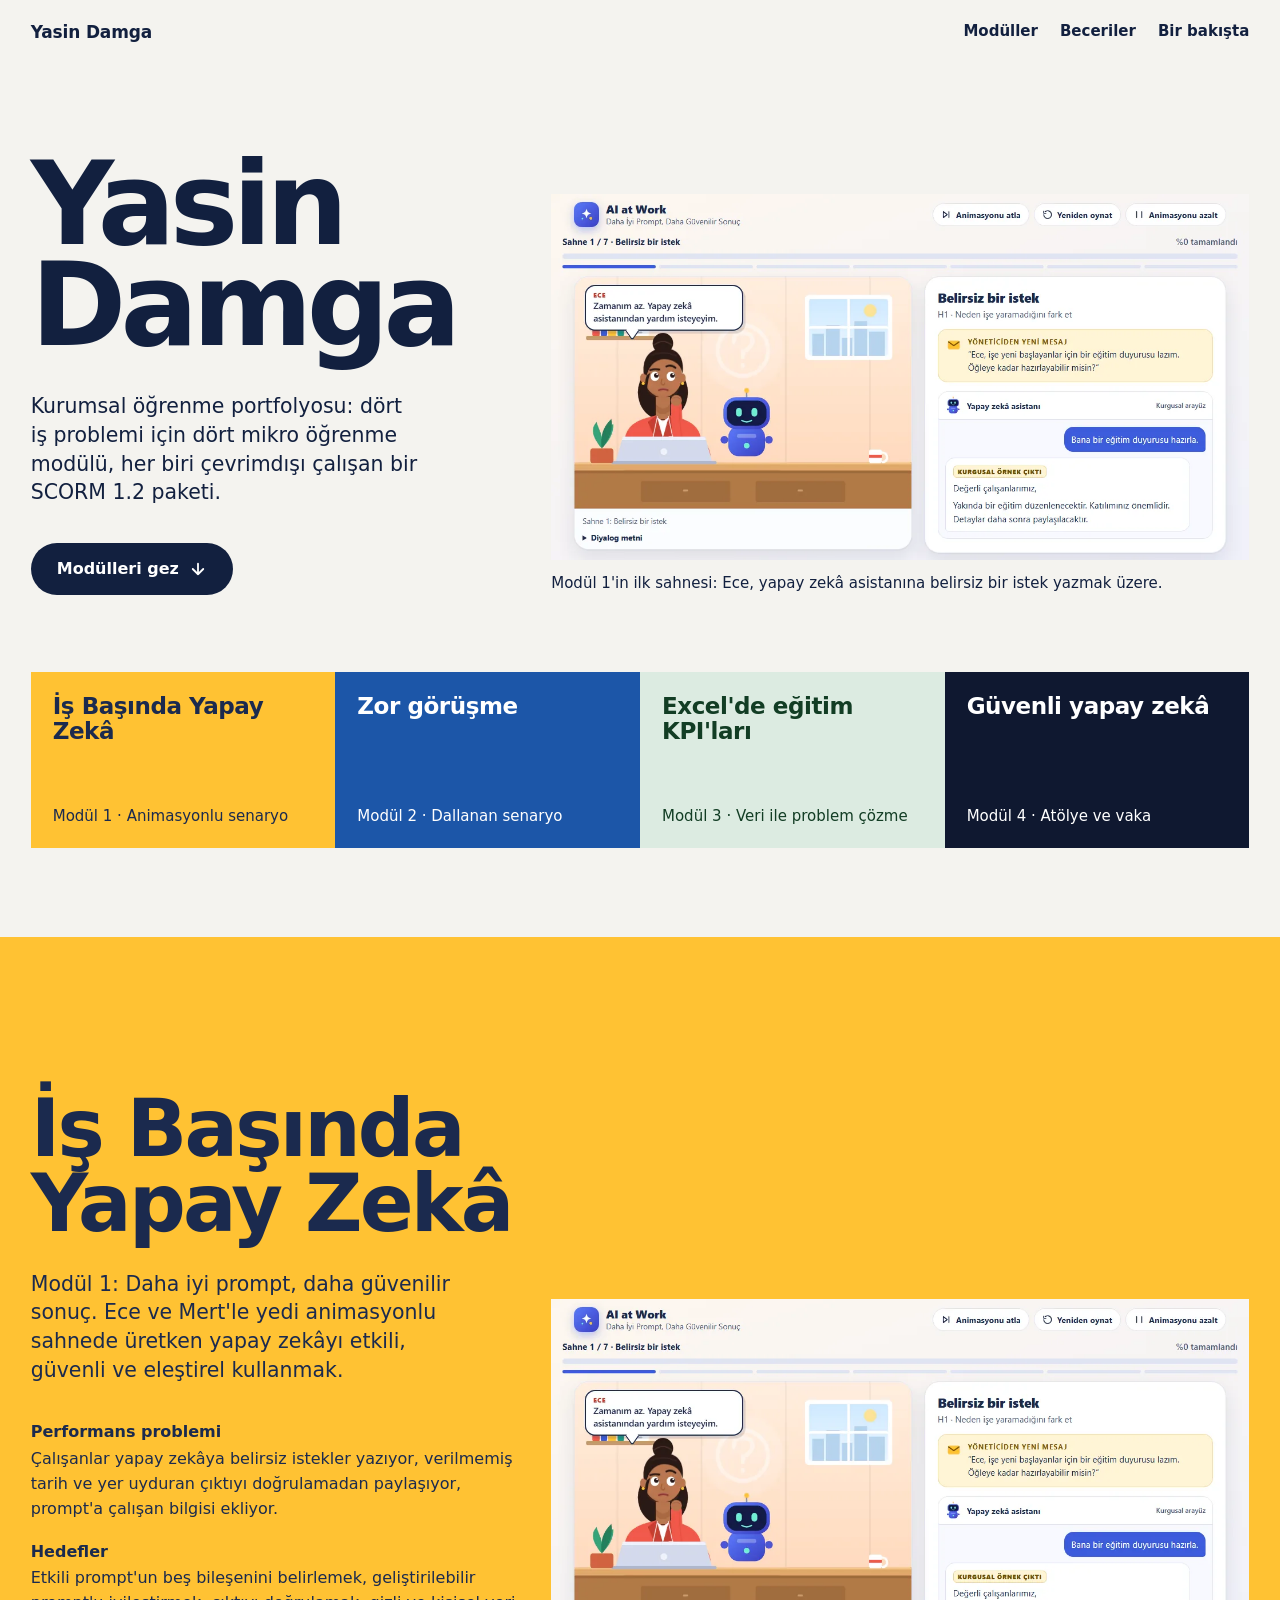
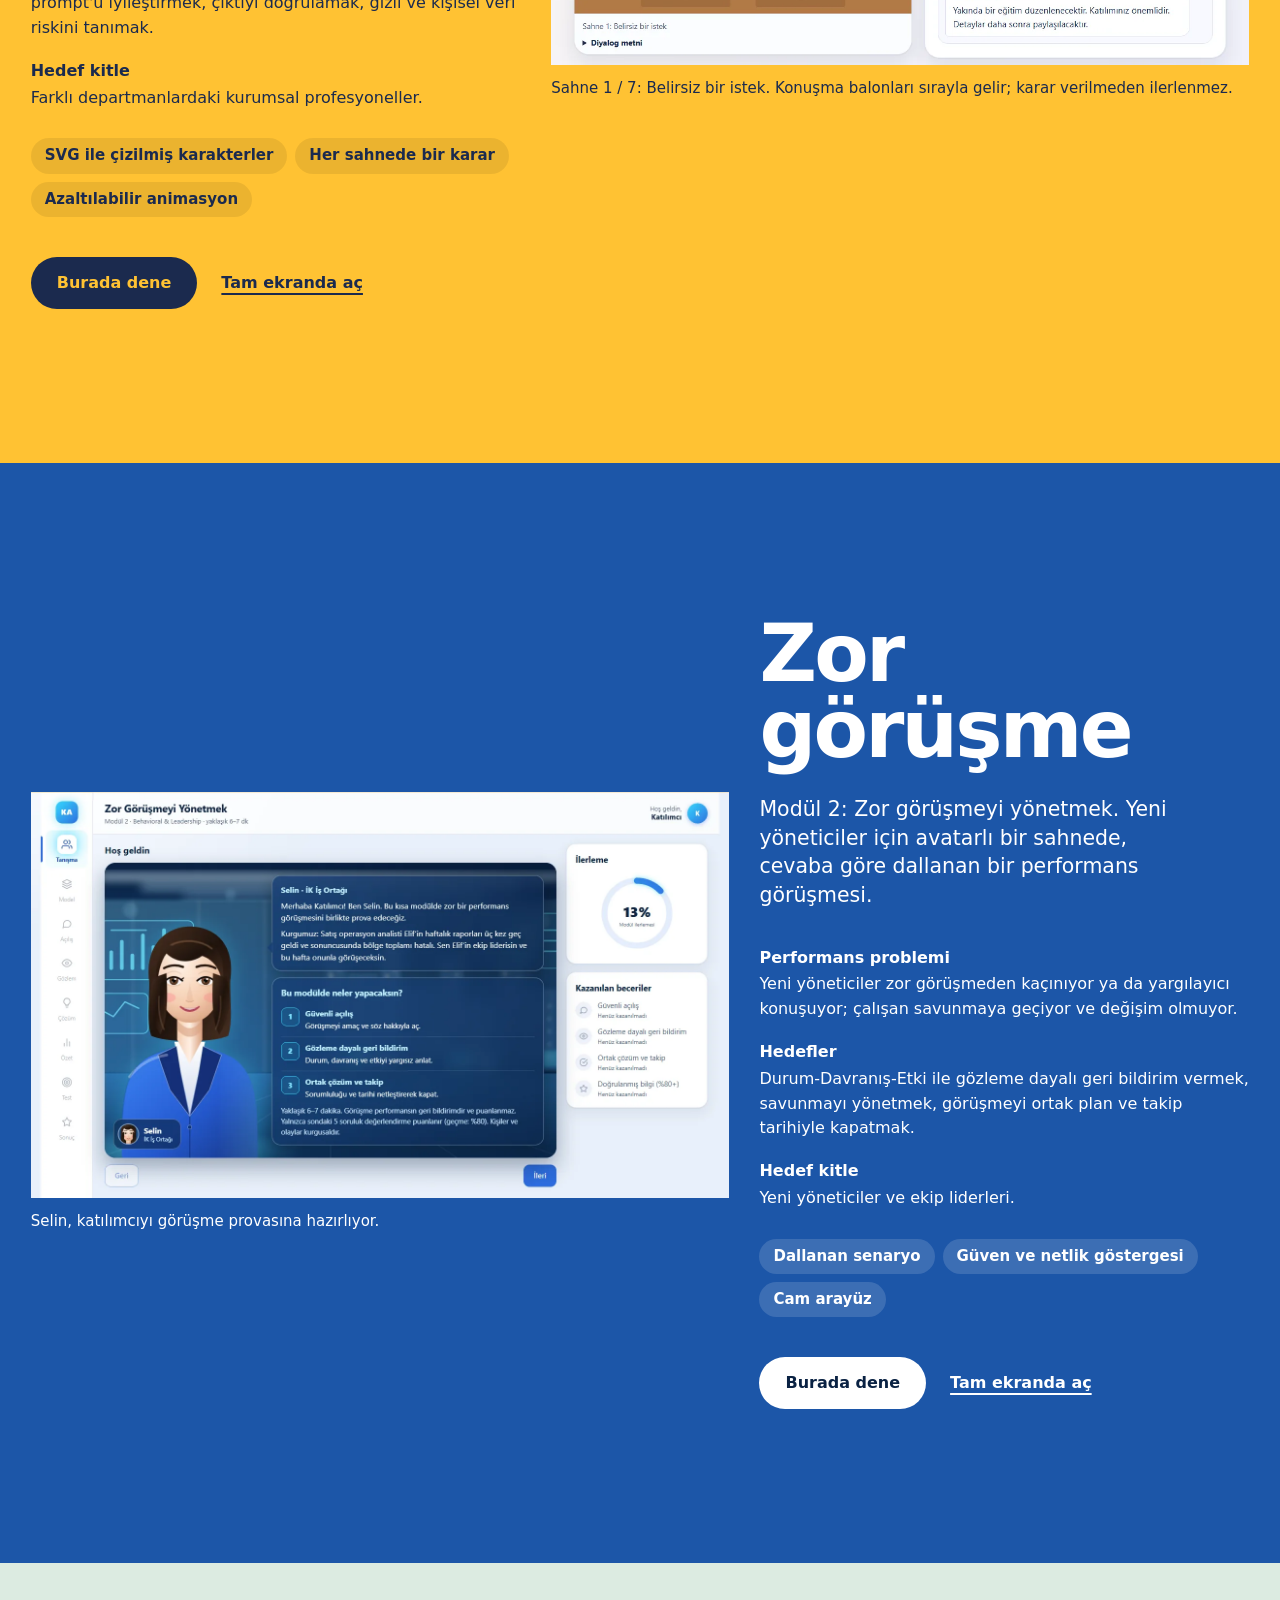
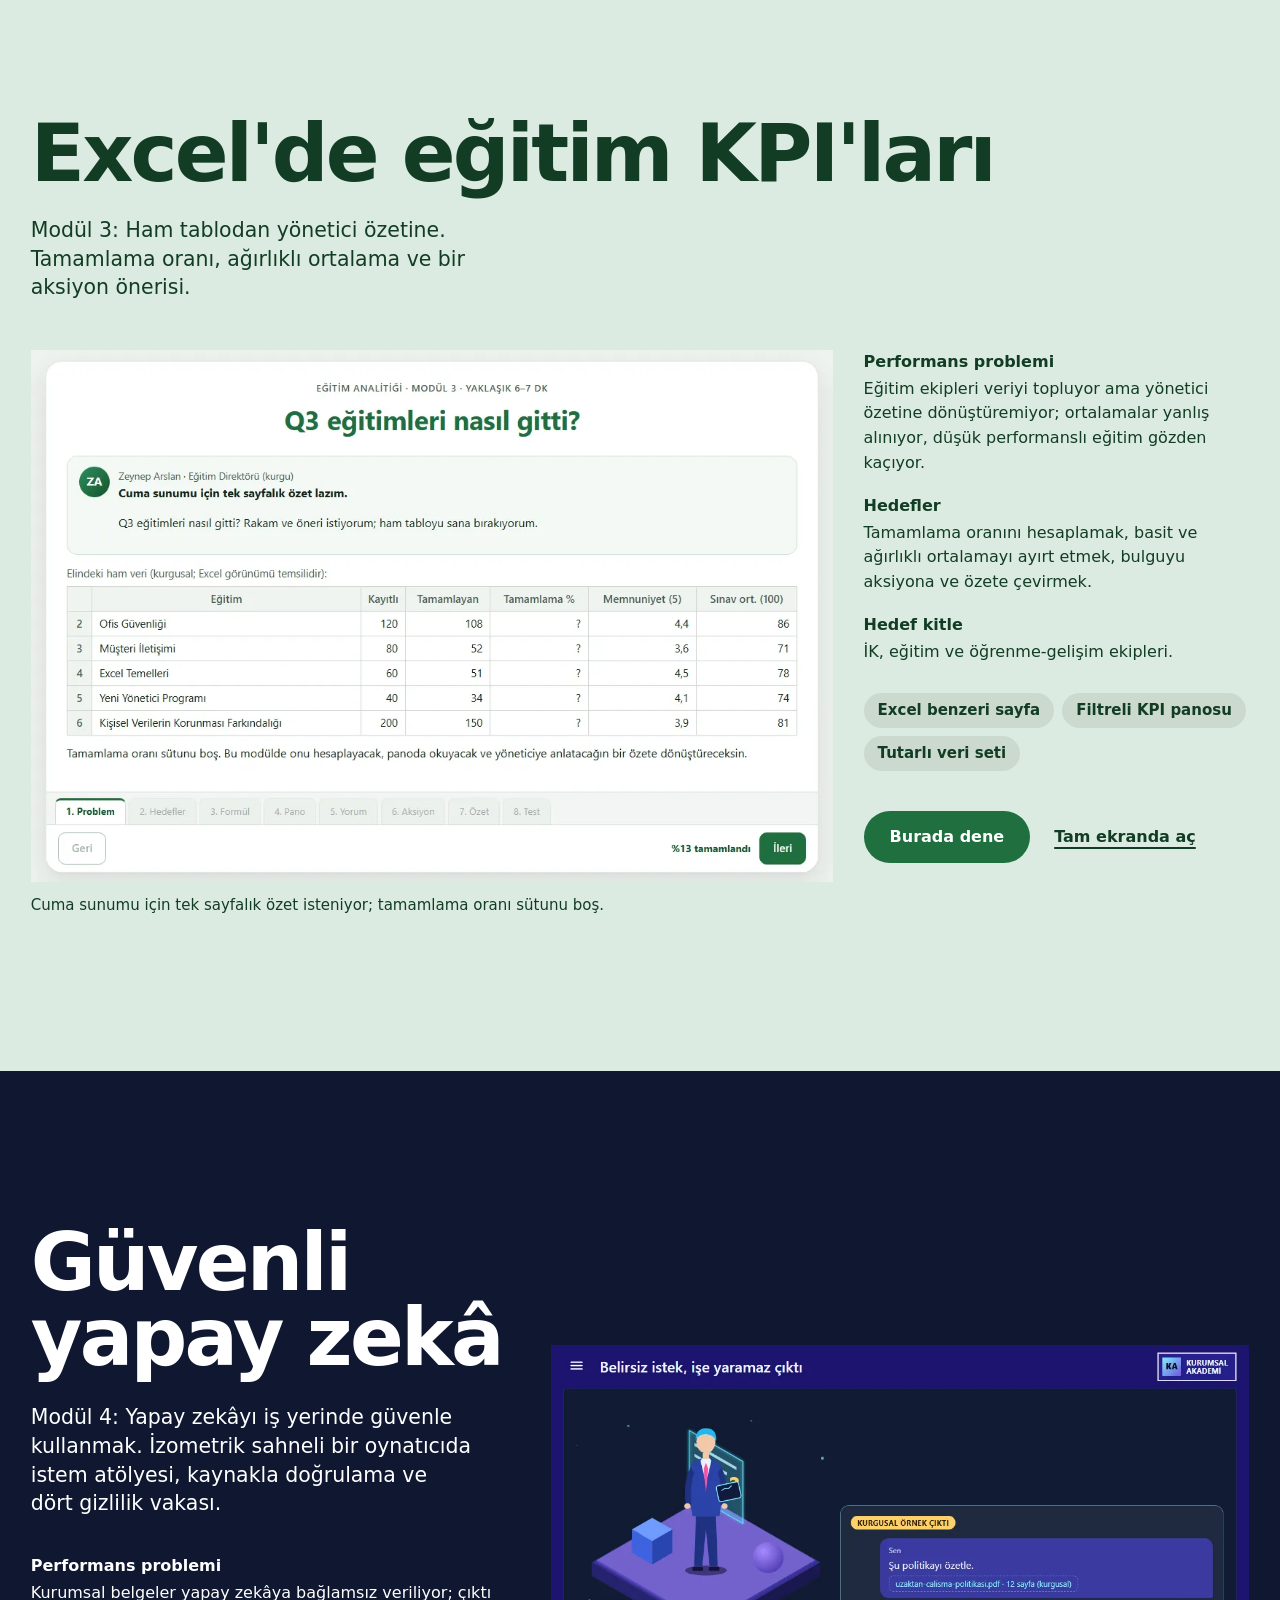
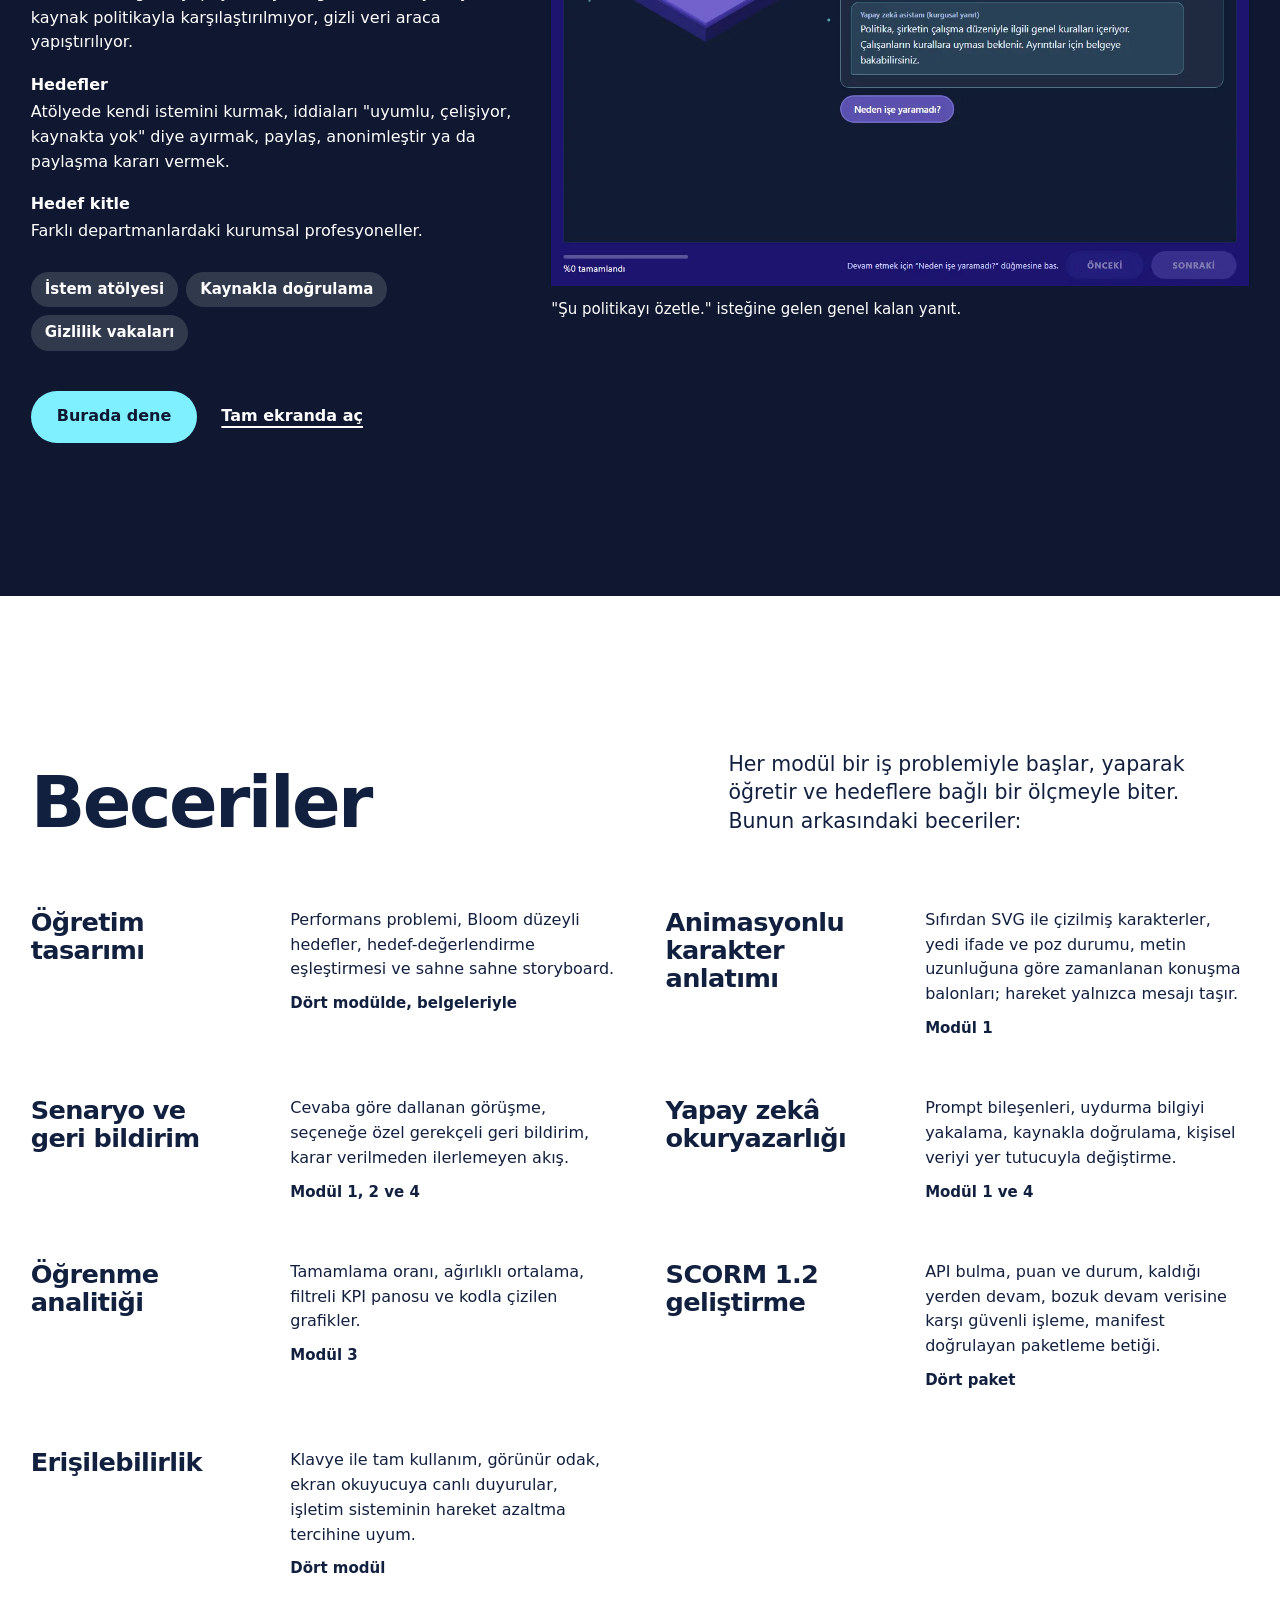
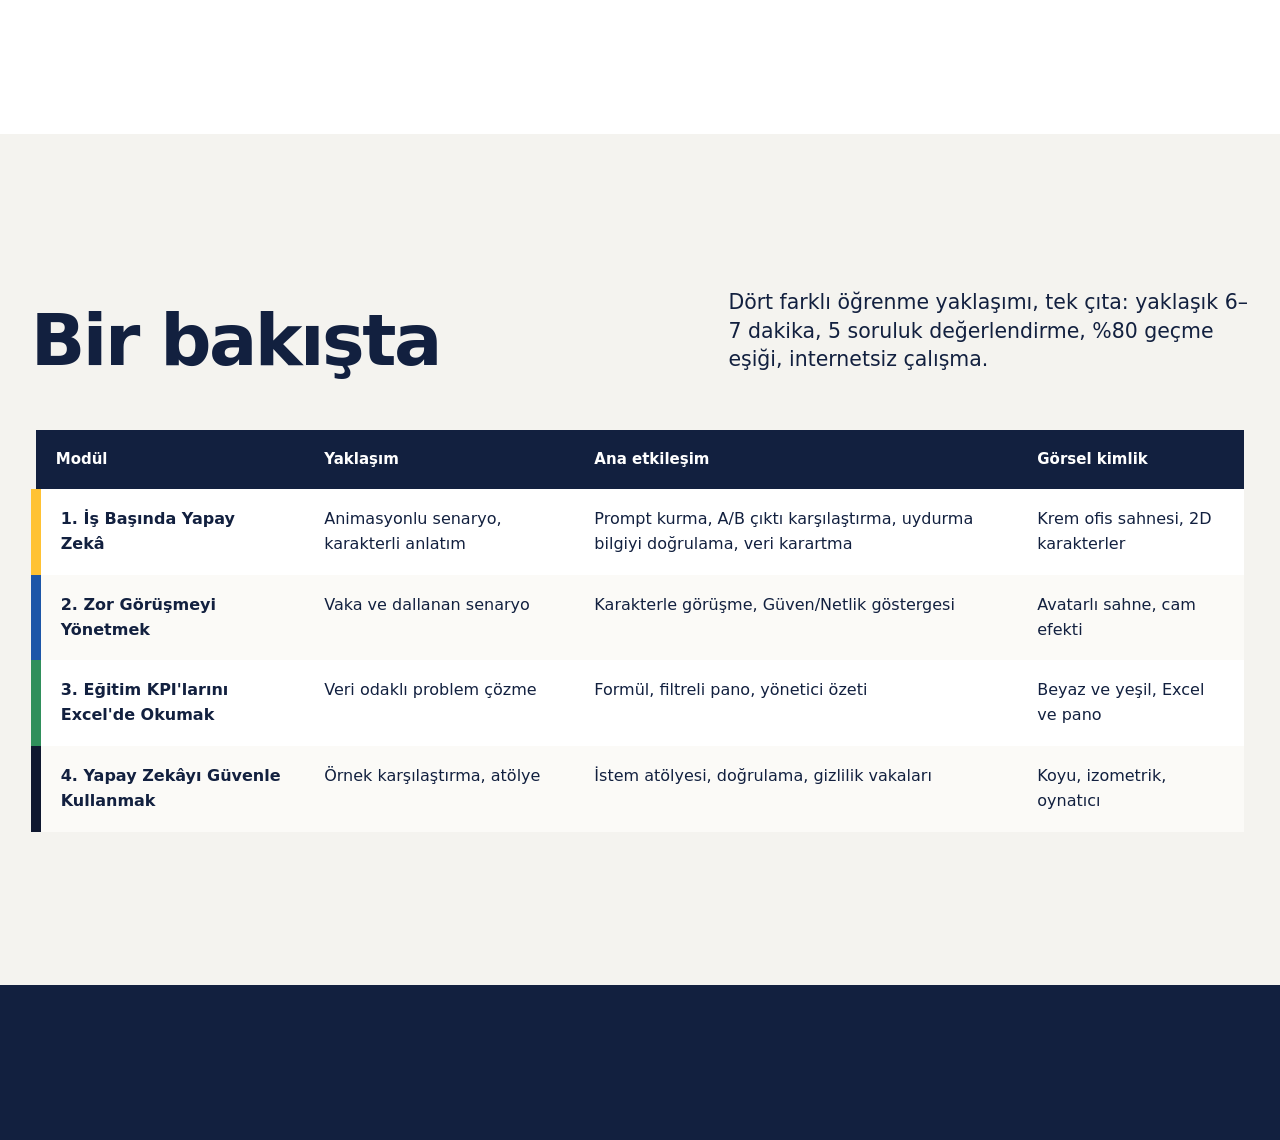
==== kurumsal-akademi/index.html @ 7accbb5b "Portfolyo Co-Authored-By: Claude Opus 5.5 <noreply@anthropic.com>" ====
<!DOCTYPE html>
<html lang="tr">
<head>
  <meta charset="UTF-8">
  <meta name="viewport" content="width=device-width, initial-scale=1">
  <title>Yasin Damga: Kurumsal Öğrenme Portfolyosu</title>
  <meta name="description" content="Kurumsal öğrenme portfolyosu: dört iş problemi için dört mikro öğrenme modülü, her biri çevrimdışı çalışan bir SCORM 1.2 paketi.">
  <style>
    /* Her modül kendi renk alanıyla bir bölümdür; renkler modüllerin kendi arayüzlerinden alındı. */
    :root {
      --kagit: #f4f3ef;
      --murekkep: #12203f;
      --vurgu: #2456d6;

      --m1-zemin: #ffc233; --m1-yazi: #1b2a4e; --m1-dugme: #1b2a4e; --m1-dugme-yazi: #ffc233;
      --m2-zemin: #1c56a8; --m2-yazi: #ffffff; --m2-dugme: #ffffff; --m2-dugme-yazi: #0a2243;
      --m3-zemin: #dcebe1; --m3-yazi: #123d24; --m3-dugme: #1f6f3f; --m3-dugme-yazi: #ffffff;
      --m4-zemin: #0f1830; --m4-yazi: #ffffff; --m4-dugme: #7ff0ff; --m4-dugme-yazi: #0f1830;
      --beyaz: #ffffff;

      --kenar: clamp(16px, 2.4vw, 32px);
      --bolum: clamp(96px, 12vw, 200px);
      --dev: clamp(2.75rem, 6.2vw, 6rem);
      --buyuk: clamp(1.25rem, 1.6vw, 1.5rem);
      --metin: clamp(1rem, 1.15vw, 1.125rem);
      --kucuk: .9375rem;
      --hiz: cubic-bezier(.2, .7, .2, 1);
    }
    * { box-sizing: border-box; }
    html { -webkit-text-size-adjust: 100%; scroll-behavior: smooth; }
    @media (prefers-reduced-motion: reduce) { html { scroll-behavior: auto; } }
    body {
      margin: 0; background: var(--kagit); color: var(--murekkep);
      font-family: "Segoe UI Variable Text", "Segoe UI", system-ui, -apple-system, Roboto, "Helvetica Neue", Arial, sans-serif;
      font-size: var(--metin); line-height: 1.55;
    }
    h1, h2, h3 { font-family: "Segoe UI Variable Display", "Segoe UI", system-ui, -apple-system, Roboto, "Helvetica Neue", Arial, sans-serif; font-weight: 800; letter-spacing: -.035em; line-height: .95; margin: 0; text-wrap: balance; }
    p { margin: 0; }
    a { color: inherit; }
    img { display: block; max-width: 100%; height: auto; }
    :focus-visible { outline: 3px solid currentColor; outline-offset: 3px; }
    .sar { width: 100%; max-width: 1440px; margin: 0 auto; padding: 0 var(--kenar); }
    .izgara { display: grid; grid-template-columns: repeat(12, minmax(0, 1fr)); column-gap: clamp(16px, 2.4vw, 40px); }
    .atla { position: absolute; left: -999px; top: 8px; z-index: 20; background: var(--murekkep); color: #fff; padding: 10px 14px; }
    .atla:focus { left: 8px; }

    /* Üst çubuk: düz, bulunduğu bölümün rengini alır */
    .ust { position: sticky; top: 0; z-index: 10; background: var(--ust-zemin, var(--kagit)); color: var(--ust-yazi, var(--murekkep)); transition: background-color .45s var(--hiz), color .45s var(--hiz); }
    .ust .sar { display: flex; align-items: center; gap: 24px; min-height: 64px; }
    .marka { font-weight: 800; font-size: 1.0625rem; text-decoration: none; letter-spacing: -.01em; margin-right: auto; }
    .ust nav { display: flex; gap: 22px; }
    .ust nav a { text-decoration: none; font-size: var(--kucuk); font-weight: 600; }
    .ust nav a:hover { text-decoration: underline; text-underline-offset: 4px; }

    /* Düğmeler: düz, tam yuvarlak */
    .dugme { display: inline-flex; align-items: center; gap: 10px; min-height: 52px; padding: 0 26px; border-radius: 999px; border: 0; font: inherit; font-weight: 700; font-size: 1rem; text-decoration: none; cursor: pointer; background: var(--d-zemin, var(--murekkep)); color: var(--d-yazi, #fff); transition: transform .18s var(--hiz), opacity .18s; }
    .dugme:hover { transform: translateY(-2px); }
    .dugme:active { transform: translateY(1px) scale(.98); }
    .dugme.ikincil { background: transparent; color: inherit; padding: 0 6px; text-decoration: underline; text-underline-offset: 5px; text-decoration-thickness: 2px; }
    .dugme.ikincil:hover { text-decoration-thickness: 3px; }
    .dugme svg { width: 18px; height: 18px; transition: transform .18s var(--hiz); }
    .dugme:hover svg { transform: translateX(3px); }
    .eylemler { display: flex; flex-wrap: wrap; align-items: center; gap: 12px 18px; }

    /* Açılış */
    .acilis { padding: clamp(48px, 7vw, 112px) 0 clamp(56px, 7vw, 112px); }
    .acilis .izgara { align-items: end; row-gap: 48px; }
    .acilis-metin { grid-column: 1 / span 5; }
    .acilis h1 { font-size: clamp(3.25rem, 9vw, 9.25rem); line-height: .88; letter-spacing: -.05em; }
    .acilis .alt { font-size: var(--buyuk); line-height: 1.4; max-width: 30ch; margin-top: 36px; }
    .acilis .eylemler { margin-top: 36px; }
    .acilis figure { grid-column: 6 / span 7; margin: 0; }
    .acilis figure img { width: 100%; aspect-ratio: 1220 / 640; object-fit: cover; }
    figcaption { font-size: var(--kucuk); margin-top: 12px; }

    /* Dört renk alanından oluşan içindekiler */
    .icindekiler { list-style: none; margin: clamp(56px, 6vw, 96px) 0 0; padding: 0; display: grid; grid-template-columns: repeat(4, minmax(0, 1fr)); }
    .icindekiler a { display: flex; flex-direction: column; justify-content: space-between; gap: 28px; min-height: 176px; padding: 22px 22px 20px; text-decoration: none; transition: transform .2s var(--hiz); }
    .icindekiler a:hover { transform: translateY(-6px); }
    .icindekiler strong { font-size: clamp(1.25rem, 1.8vw, 1.75rem); line-height: 1.1; letter-spacing: -.02em; }
    .icindekiler span { font-size: var(--kucuk); }
    .r1 { background: var(--m1-zemin); color: var(--m1-yazi); --d-zemin: var(--m1-dugme); --d-yazi: var(--m1-dugme-yazi); }
    .r2 { background: var(--m2-zemin); color: var(--m2-yazi); --d-zemin: var(--m2-dugme); --d-yazi: var(--m2-dugme-yazi); }
    .r3 { background: var(--m3-zemin); color: var(--m3-yazi); --d-zemin: var(--m3-dugme); --d-yazi: var(--m3-dugme-yazi); }
    .r4 { background: var(--m4-zemin); color: var(--m4-yazi); --d-zemin: var(--m4-dugme); --d-yazi: var(--m4-dugme-yazi); }

    /* Modül bölümleri */
    .modul { min-height: min(90svh, 980px); padding: var(--bolum) 0; display: flex; align-items: center; }
    .modul .izgara { align-items: center; row-gap: 48px; }
    .modul h2 { font-size: var(--dev); }
    .modul .ozet { font-size: var(--buyuk); line-height: 1.4; margin-top: 28px; max-width: 34ch; }
    .modul dl { margin: 36px 0 0; display: grid; gap: 18px; }
    .modul dt { font-weight: 700; }
    .modul dd { margin: 2px 0 0; max-width: 52ch; }
    .modul .yontem { margin: 28px 0 0; padding: 0; list-style: none; display: flex; flex-wrap: wrap; gap: 8px; }
    .modul .yontem li { padding: 6px 14px; border-radius: 999px; background: rgba(0, 0, 0, .08); font-size: var(--kucuk); font-weight: 600; }
    .r2 .yontem li, .r4 .yontem li { background: rgba(255, 255, 255, .14); }
    .modul .eylemler { margin-top: 40px; }
    .metin-sol { grid-column: 1 / span 5; }
    .gorsel-sag { grid-column: 6 / span 7; }
    .gorsel-sol { grid-column: 1 / span 7; grid-row: 1; }
    .metin-sag { grid-column: 8 / span 5; grid-row: 1; }

    /* Ekran: görüntü ya da canlı modül */
    .ekran { margin: 0; }
    .ekran-cerceve { position: relative; overflow: hidden; background: #fff; }
    .ekran-cerceve img { width: 100%; transform: scale(1.06); transform-origin: 50% 0; transition: transform 1.6s var(--hiz); }
    .gorundu .ekran-cerceve img, .no-js .ekran-cerceve img { transform: none; }
    .ekran-cerceve iframe { position: absolute; inset: 0; width: 100%; height: 100%; border: 0; background: #fff; }
    .ekran.canli .ekran-cerceve { height: min(78svh, 760px); }
    .ekran.canli .ekran-cerceve img { visibility: hidden; }

    /* Modül 3: üstte geniş başlık, altta görüntü ve iki sütun */
    .r3 .izgara { align-items: start; }
    .r3 .bas { grid-column: 1 / -1; display: flex; flex-wrap: wrap; align-items: end; justify-content: space-between; gap: 24px 48px; }
    .r3 .bas .ozet { margin-top: 0; }
    .r3 .ekran { grid-column: 1 / span 8; }
    .r3 .yan { grid-column: 9 / span 4; }
    .r3 .yan dl { margin-top: 0; }

    /* Beceriler */
    .beceriler { background: var(--beyaz); padding: var(--bolum) 0; }
    .beceriler h2, .bakis h2 { font-size: clamp(2.5rem, 5.6vw, 5.5rem); }
    .beceriler .giris { display: flex; flex-wrap: wrap; align-items: end; justify-content: space-between; gap: 24px 48px; }
    .beceriler .giris p { font-size: var(--buyuk); line-height: 1.4; max-width: 40ch; }
    .beceri-liste { list-style: none; margin: 72px 0 0; padding: 0; display: grid; grid-template-columns: repeat(2, minmax(0, 1fr)); gap: 56px clamp(24px, 4vw, 72px); }
    .beceri-liste li { display: grid; grid-template-columns: minmax(0, 5fr) minmax(0, 7fr); gap: 8px 28px; }
    .beceri-liste h3 { font-size: clamp(1.375rem, 2vw, 1.875rem); letter-spacing: -.025em; line-height: 1.1; }
    .beceri-liste .nerede { display: block; margin-top: 10px; font-size: var(--kucuk); font-weight: 700; }

    /* Bir bakışta (gerçek tablo) */
    .bakis { padding: var(--bolum) 0; }
    .bakis .ust-satir { display: flex; flex-wrap: wrap; align-items: end; justify-content: space-between; gap: 24px 48px; }
    .bakis .ust-satir p { font-size: var(--buyuk); line-height: 1.4; max-width: 40ch; }
    .tablo-kaydir { overflow-x: auto; margin-top: 56px; }
    table { width: 100%; border-collapse: collapse; min-width: 760px; }
    th, td { text-align: left; vertical-align: top; padding: 18px 20px; }
    thead th { font-size: var(--kucuk); background: var(--murekkep); color: #fff; }
    tbody th { font-weight: 800; }
    tbody tr { background: var(--beyaz); }
    tbody tr:nth-child(even) { background: #fbfaf7; }
    tbody td:first-child, tbody th:first-child { border-left: 10px solid var(--satir, transparent); }

    /* Kapanış */
    footer { background: var(--murekkep); color: #fff; padding: clamp(72px, 9vw, 140px) 0 40px; overflow: hidden; }

    /* Giriş hareketi: yalnızca betik çalışırsa gizlenir */
    .js .belir { opacity: 0; transform: translateY(24px); transition: opacity .7s var(--hiz), transform .7s var(--hiz); transition-delay: calc(var(--sira, 0) * 80ms); }
    .js .gorundu .belir, .js .belir.gorundu { opacity: 1; transform: none; }
    @media (prefers-reduced-motion: reduce) {
      .js .belir { opacity: 1; transform: none; transition: none; }
      .ekran-cerceve img { transform: none; transition: none; }
      .dugme, .icindekiler a, .ust { transition: none; }
      .dugme:hover, .icindekiler a:hover { transform: none; }
    }

    @media (max-width: 1000px) {
      .acilis-metin, .acilis figure, .metin-sol, .gorsel-sag, .gorsel-sol, .metin-sag, .r3 .ekran, .r3 .yan { grid-column: 1 / -1; grid-row: auto; }
      .icindekiler { grid-template-columns: repeat(2, minmax(0, 1fr)); }
      .modul { min-height: 0; }
      .beceri-liste { grid-template-columns: 1fr; }
    }
    @media (max-width: 640px) {
      .ust nav { display: none; }
      .icindekiler a { min-height: 132px; padding: 18px 16px; }
      .beceri-liste li { grid-template-columns: 1fr; }
      .ekran.canli .ekran-cerceve { height: 82svh; }
      .dugme { min-height: 48px; padding: 0 22px; }
    }
  </style>
</head>
<body class="no-js">
  <script>document.body.classList.remove("no-js"); document.documentElement.classList.add("js");</script>
  <a class="atla" href="#modul-1">Modüllere geç</a>

  <header class="ust" id="ust">
    <div class="sar">
      <a class="marka" href="#">Yasin Damga</a>
      <nav aria-label="Sayfa içi">
        <a href="#modul-1">Modüller</a>
        <a href="#beceriler">Beceriler</a>
        <a href="#bakis">Bir bakışta</a>
      </nav>
    </div>
  </header>

  <main>
    <section class="acilis" data-ust="kagit" aria-labelledby="baslik">
      <div class="sar">
        <div class="izgara">
          <div class="acilis-metin">
            <h1 id="baslik" class="belir">Yasin<br>Damga</h1>
            <p class="alt belir" style="--sira:1">Kurumsal öğrenme portfolyosu: dört iş problemi için dört mikro öğrenme modülü, her biri çevrimdışı çalışan bir SCORM 1.2 paketi.</p>
            <div class="eylemler belir" style="--sira:2">
              <a class="dugme" href="#modul-1">Modülleri gez
                <svg viewBox="0 0 24 24" fill="none" stroke="currentColor" stroke-width="2.4" stroke-linecap="round" stroke-linejoin="round" aria-hidden="true"><path d="M12 5v14M5 12l7 7 7-7"/></svg>
              </a>
            </div>
          </div>
          <figure class="belir" style="--sira:2">
            <img src="gorseller/modul-1-ai-at-work.webp" width="1220" height="640" alt="İş Başında Yapay Zekâ modülünün ilk sahnesi: Ece masasında düşünüyor, yanında yapay zekâ asistanı robot; sağda yöneticiden gelen mesaj ve asistanın genel çıktısı.">
            <figcaption>Modül 1'in ilk sahnesi: Ece, yapay zekâ asistanına belirsiz bir istek yazmak üzere.</figcaption>
          </figure>
        </div>

        <ol class="icindekiler" aria-label="Modüller">
          <li class="belir" style="--sira:0"><a class="r1" href="#modul-1"><strong>İş Başında Yapay Zekâ</strong><span>Modül 1 · Animasyonlu senaryo</span></a></li>
          <li class="belir" style="--sira:1"><a class="r2" href="#modul-2"><strong>Zor görüşme</strong><span>Modül 2 · Dallanan senaryo</span></a></li>
          <li class="belir" style="--sira:2"><a class="r3" href="#modul-3"><strong>Excel'de eğitim KPI'ları</strong><span>Modül 3 · Veri ile problem çözme</span></a></li>
          <li class="belir" style="--sira:3"><a class="r4" href="#modul-4"><strong>Güvenli yapay zekâ</strong><span>Modül 4 · Atölye ve vaka</span></a></li>
        </ol>
      </div>
    </section>

    <section class="modul r1" id="modul-1" data-ust="m1" aria-labelledby="m1-baslik">
      <div class="sar">
        <div class="izgara">
          <div class="metin-sol">
            <h2 id="m1-baslik" class="belir">İş Başında Yapay Zekâ</h2>
            <p class="ozet belir" style="--sira:1">Modül 1: Daha iyi prompt, daha güvenilir sonuç. Ece ve Mert'le yedi animasyonlu sahnede üretken yapay zekâyı etkili, güvenli ve eleştirel kullanmak.</p>
            <dl class="belir" style="--sira:2">
              <div><dt>Performans problemi</dt><dd>Çalışanlar yapay zekâya belirsiz istekler yazıyor, verilmemiş tarih ve yer uyduran çıktıyı doğrulamadan paylaşıyor, prompt'a çalışan bilgisi ekliyor.</dd></div>
              <div><dt>Hedefler</dt><dd>Etkili prompt'un beş bileşenini belirlemek, geliştirilebilir prompt'u iyileştirmek, çıktıyı doğrulamak, gizli ve kişisel veri riskini tanımak.</dd></div>
              <div><dt>Hedef kitle</dt><dd>Farklı departmanlardaki kurumsal profesyoneller.</dd></div>
            </dl>
            <ul class="yontem belir" style="--sira:3" aria-label="Yöntem"><li>SVG ile çizilmiş karakterler</li><li>Her sahnede bir karar</li><li>Azaltılabilir animasyon</li></ul>
            <div class="eylemler belir" style="--sira:4">
              <a class="dugme" href="moduller/modul-1-ai-at-work/index.html" data-dene="ekran-1">Burada dene</a>
              <a class="dugme ikincil" href="moduller/modul-1-ai-at-work/index.html">Tam ekranda aç</a>
            </div>
          </div>
          <figure class="ekran gorsel-sag belir" id="ekran-1" style="--sira:2">
            <div class="ekran-cerceve"><img src="gorseller/modul-1-ai-at-work.webp" width="1220" height="640" loading="lazy" alt="İş Başında Yapay Zekâ modülü: Ece ve yapay zekâ asistanının bulunduğu ofis sahnesi ve karar paneli."></div>
            <figcaption>Sahne 1 / 7: Belirsiz bir istek. Konuşma balonları sırayla gelir; karar verilmeden ilerlenmez.</figcaption>
          </figure>
        </div>
      </div>
    </section>

    <section class="modul r2" id="modul-2" data-ust="m2" aria-labelledby="m2-baslik">
      <div class="sar">
        <div class="izgara">
          <figure class="ekran gorsel-sol belir" id="ekran-2" style="--sira:2">
            <div class="ekran-cerceve"><img src="gorseller/modul-2-zor-gorusme.webp" width="1440" height="838" loading="lazy" alt="Zor Görüşmeyi Yönetmek modülü: İK iş ortağı Selin avatarı, cam efektli konuşma panelleri, ilerleme halkası ve kazanılan beceriler listesi."></div>
            <figcaption>Selin, katılımcıyı görüşme provasına hazırlıyor.</figcaption>
          </figure>
          <div class="metin-sag">
            <h2 id="m2-baslik" class="belir">Zor görüşme</h2>
            <p class="ozet belir" style="--sira:1">Modül 2: Zor görüşmeyi yönetmek. Yeni yöneticiler için avatarlı bir sahnede, cevaba göre dallanan bir performans görüşmesi.</p>
            <dl class="belir" style="--sira:2">
              <div><dt>Performans problemi</dt><dd>Yeni yöneticiler zor görüşmeden kaçınıyor ya da yargılayıcı konuşuyor; çalışan savunmaya geçiyor ve değişim olmuyor.</dd></div>
              <div><dt>Hedefler</dt><dd>Durum-Davranış-Etki ile gözleme dayalı geri bildirim vermek, savunmayı yönetmek, görüşmeyi ortak plan ve takip tarihiyle kapatmak.</dd></div>
              <div><dt>Hedef kitle</dt><dd>Yeni yöneticiler ve ekip liderleri.</dd></div>
            </dl>
            <ul class="yontem belir" style="--sira:3" aria-label="Yöntem"><li>Dallanan senaryo</li><li>Güven ve netlik göstergesi</li><li>Cam arayüz</li></ul>
            <div class="eylemler belir" style="--sira:4">
              <a class="dugme" href="moduller/modul-2-zor-gorusme/index.html" data-dene="ekran-2">Burada dene</a>
              <a class="dugme ikincil" href="moduller/modul-2-zor-gorusme/index.html">Tam ekranda aç</a>
            </div>
          </div>
        </div>
      </div>
    </section>

    <section class="modul r3" id="modul-3" data-ust="m3" aria-labelledby="m3-baslik">
      <div class="sar">
        <div class="izgara">
          <div class="bas">
            <h2 id="m3-baslik" class="belir">Excel'de eğitim KPI'ları</h2>
            <p class="ozet belir" style="--sira:1">Modül 3: Ham tablodan yönetici özetine. Tamamlama oranı, ağırlıklı ortalama ve bir aksiyon önerisi.</p>
          </div>
          <figure class="ekran belir" id="ekran-3" style="--sira:2">
            <div class="ekran-cerceve"><img src="gorseller/modul-3-kpi-analizi.webp" width="1100" height="730" loading="lazy" alt="Eğitim KPI modülü: eğitim direktörünün mesajı ve tamamlama oranı sütunu boş bırakılmış Excel görünümlü ham veri tablosu."></div>
            <figcaption>Cuma sunumu için tek sayfalık özet isteniyor; tamamlama oranı sütunu boş.</figcaption>
          </figure>
          <div class="yan">
            <dl class="belir" style="--sira:3">
              <div><dt>Performans problemi</dt><dd>Eğitim ekipleri veriyi topluyor ama yönetici özetine dönüştüremiyor; ortalamalar yanlış alınıyor, düşük performanslı eğitim gözden kaçıyor.</dd></div>
              <div><dt>Hedefler</dt><dd>Tamamlama oranını hesaplamak, basit ve ağırlıklı ortalamayı ayırt etmek, bulguyu aksiyona ve özete çevirmek.</dd></div>
              <div><dt>Hedef kitle</dt><dd>İK, eğitim ve öğrenme-gelişim ekipleri.</dd></div>
            </dl>
            <ul class="yontem belir" style="--sira:4" aria-label="Yöntem"><li>Excel benzeri sayfa</li><li>Filtreli KPI panosu</li><li>Tutarlı veri seti</li></ul>
            <div class="eylemler belir" style="--sira:5">
              <a class="dugme" href="moduller/modul-3-kpi-analizi/index.html" data-dene="ekran-3">Burada dene</a>
              <a class="dugme ikincil" href="moduller/modul-3-kpi-analizi/index.html">Tam ekranda aç</a>
            </div>
          </div>
        </div>
      </div>
    </section>

    <section class="modul r4" id="modul-4" data-ust="m4" aria-labelledby="m4-baslik">
      <div class="sar">
        <div class="izgara">
          <div class="metin-sol">
            <h2 id="m4-baslik" class="belir">Güvenli yapay zekâ</h2>
            <p class="ozet belir" style="--sira:1">Modül 4: Yapay zekâyı iş yerinde güvenle kullanmak. İzometrik sahneli bir oynatıcıda istem atölyesi, kaynakla doğrulama ve dört gizlilik vakası.</p>
            <dl class="belir" style="--sira:2">
              <div><dt>Performans problemi</dt><dd>Kurumsal belgeler yapay zekâya bağlamsız veriliyor; çıktı kaynak politikayla karşılaştırılmıyor, gizli veri araca yapıştırılıyor.</dd></div>
              <div><dt>Hedefler</dt><dd>Atölyede kendi istemini kurmak, iddiaları "uyumlu, çelişiyor, kaynakta yok" diye ayırmak, paylaş, anonimleştir ya da paylaşma kararı vermek.</dd></div>
              <div><dt>Hedef kitle</dt><dd>Farklı departmanlardaki kurumsal profesyoneller.</dd></div>
            </dl>
            <ul class="yontem belir" style="--sira:3" aria-label="Yöntem"><li>İstem atölyesi</li><li>Kaynakla doğrulama</li><li>Gizlilik vakaları</li></ul>
            <div class="eylemler belir" style="--sira:4">
              <a class="dugme" href="moduller/modul-4-yapay-zeka/index.html" data-dene="ekran-4">Burada dene</a>
              <a class="dugme ikincil" href="moduller/modul-4-yapay-zeka/index.html">Tam ekranda aç</a>
            </div>
          </div>
          <figure class="ekran gorsel-sag belir" id="ekran-4" style="--sira:2">
            <div class="ekran-cerceve"><img src="gorseller/modul-4-yapay-zeka.webp" width="1120" height="868" loading="lazy" alt="Yapay Zekâyı Güvenle Kullanmak modülü: koyu zeminde izometrik platformda duran karakter ve belirsiz bir isteğe verilmiş yapay zekâ yanıtı."></div>
            <figcaption>"Şu politikayı özetle." isteğine gelen genel kalan yanıt.</figcaption>
          </figure>
        </div>
      </div>
    </section>

    <section class="beceriler" id="beceriler" data-ust="beyaz" aria-labelledby="beceri-baslik">
      <div class="sar">
          <div class="giris">
            <h2 id="beceri-baslik" class="belir">Beceriler</h2>
            <p class="belir" style="--sira:1">Her modül bir iş problemiyle başlar, yaparak öğretir ve hedeflere bağlı bir ölçmeyle biter. Bunun arkasındaki beceriler:</p>
          </div>
          <ul class="beceri-liste">
            <li class="belir"><h3>Öğretim tasarımı</h3><p>Performans problemi, Bloom düzeyli hedefler, hedef-değerlendirme eşleştirmesi ve sahne sahne storyboard. <span class="nerede">Dört modülde, belgeleriyle</span></p></li>
            <li class="belir"><h3>Animasyonlu karakter anlatımı</h3><p>Sıfırdan SVG ile çizilmiş karakterler, yedi ifade ve poz durumu, metin uzunluğuna göre zamanlanan konuşma balonları; hareket yalnızca mesajı taşır. <span class="nerede">Modül 1</span></p></li>
            <li class="belir"><h3>Senaryo ve geri bildirim</h3><p>Cevaba göre dallanan görüşme, seçeneğe özel gerekçeli geri bildirim, karar verilmeden ilerlemeyen akış. <span class="nerede">Modül 1, 2 ve 4</span></p></li>
            <li class="belir"><h3>Yapay zekâ okuryazarlığı</h3><p>Prompt bileşenleri, uydurma bilgiyi yakalama, kaynakla doğrulama, kişisel veriyi yer tutucuyla değiştirme. <span class="nerede">Modül 1 ve 4</span></p></li>
            <li class="belir"><h3>Öğrenme analitiği</h3><p>Tamamlama oranı, ağırlıklı ortalama, filtreli KPI panosu ve kodla çizilen grafikler. <span class="nerede">Modül 3</span></p></li>
            <li class="belir"><h3>SCORM 1.2 geliştirme</h3><p>API bulma, puan ve durum, kaldığı yerden devam, bozuk devam verisine karşı güvenli işleme, manifest doğrulayan paketleme betiği. <span class="nerede">Dört paket</span></p></li>
            <li class="belir"><h3>Erişilebilirlik</h3><p>Klavye ile tam kullanım, görünür odak, ekran okuyucuya canlı duyurular, işletim sisteminin hareket azaltma tercihine uyum. <span class="nerede">Dört modül</span></p></li>
          </ul>
      </div>
    </section>

    <section class="bakis" id="bakis" data-ust="kagit" aria-labelledby="bakis-baslik">
      <div class="sar">
        <div class="ust-satir">
          <h2 id="bakis-baslik" class="belir">Bir bakışta</h2>
          <p class="belir" style="--sira:1">Dört farklı öğrenme yaklaşımı, tek çıta: yaklaşık 6–7 dakika, 5 soruluk değerlendirme, %80 geçme eşiği, internetsiz çalışma.</p>
        </div>
        <div class="tablo-kaydir belir" style="--sira:2">
          <table>
            <thead><tr><th scope="col">Modül</th><th scope="col">Yaklaşım</th><th scope="col">Ana etkileşim</th><th scope="col">Görsel kimlik</th></tr></thead>
            <tbody>
              <tr style="--satir: var(--m1-zemin)"><th scope="row">1. İş Başında Yapay Zekâ</th><td>Animasyonlu senaryo, karakterli anlatım</td><td>Prompt kurma, A/B çıktı karşılaştırma, uydurma bilgiyi doğrulama, veri karartma</td><td>Krem ofis sahnesi, 2D karakterler</td></tr>
              <tr style="--satir: var(--m2-zemin)"><th scope="row">2. Zor Görüşmeyi Yönetmek</th><td>Vaka ve dallanan senaryo</td><td>Karakterle görüşme, Güven/Netlik göstergesi</td><td>Avatarlı sahne, cam efekti</td></tr>
              <tr style="--satir: #2f8f5b"><th scope="row">3. Eğitim KPI'larını Excel'de Okumak</th><td>Veri odaklı problem çözme</td><td>Formül, filtreli pano, yönetici özeti</td><td>Beyaz ve yeşil, Excel ve pano</td></tr>
              <tr style="--satir: var(--m4-zemin)"><th scope="row">4. Yapay Zekâyı Güvenle Kullanmak</th><td>Örnek karşılaştırma, atölye</td><td>İstem atölyesi, doğrulama, gizlilik vakaları</td><td>Koyu, izometrik, oynatıcı</td></tr>
            </tbody>
          </table>
        </div>
      </div>
    </section>
  </main>

  <footer data-ust="murekkep"></footer>

  <script>
    (function () {
      // Giriş hareketi: bölüm görünür olunca parçaları sırayla getirir.
      var bolumler = document.querySelectorAll("section, footer");
      var azalt = window.matchMedia && window.matchMedia("(prefers-reduced-motion: reduce)").matches;
      if ("IntersectionObserver" in window && !azalt) {
        var gozcu = new IntersectionObserver(function (girdiler) {
          girdiler.forEach(function (g) {
            if (g.isIntersecting) { g.target.classList.add("gorundu"); gozcu.unobserve(g.target); }
          });
        }, { rootMargin: "0px 0px -12% 0px" });
        bolumler.forEach(function (b) { gozcu.observe(b); });
      } else {
        bolumler.forEach(function (b) { b.classList.add("gorundu"); });
      }

      // Üst çubuk, altından geçen bölümün rengini alır.
      var renkler = {
        kagit: ["var(--kagit)", "var(--murekkep)"], beyaz: ["var(--beyaz)", "var(--murekkep)"], murekkep: ["var(--murekkep)", "#fff"],
        m1: ["var(--m1-zemin)", "var(--m1-yazi)"], m2: ["var(--m2-zemin)", "var(--m2-yazi)"],
        m3: ["var(--m3-zemin)", "var(--m3-yazi)"], m4: ["var(--m4-zemin)", "var(--m4-yazi)"]
      };
      var ust = document.getElementById("ust");
      var alanlar = Array.prototype.slice.call(document.querySelectorAll("[data-ust]"));
      var bekliyor = false;
      function boya() {
        bekliyor = false;
        var cizgi = ust.getBoundingClientRect().bottom;
        for (var i = alanlar.length - 1; i >= 0; i--) {
          if (alanlar[i].getBoundingClientRect().top <= cizgi) {
            var r = renkler[alanlar[i].getAttribute("data-ust")];
            ust.style.setProperty("--ust-zemin", r[0]); ust.style.setProperty("--ust-yazi", r[1]);
            return;
          }
        }
        ust.style.removeProperty("--ust-zemin"); ust.style.removeProperty("--ust-yazi");
      }
      window.addEventListener("scroll", function () { if (!bekliyor) { bekliyor = true; requestAnimationFrame(boya); } }, { passive: true });
      boya();

      // "Burada dene": ekran görüntüsünün yerine modülün kendisini açar (LMS yokken modül çevrimdışı çalışır).
      document.querySelectorAll("[data-dene]").forEach(function (dugme) {
        dugme.addEventListener("click", function (olay) {
          var ekran = document.getElementById(dugme.getAttribute("data-dene"));
          if (!ekran) return;
          olay.preventDefault();
          var cerceve = ekran.querySelector(".ekran-cerceve");
          var mevcut = cerceve.querySelector("iframe");
          if (mevcut) {
            mevcut.remove(); ekran.classList.remove("canli"); dugme.textContent = "Burada dene";
            return;
          }
          var pencere = document.createElement("iframe");
          pencere.src = dugme.getAttribute("href");
          pencere.title = "Modül önizlemesi: " + ekran.closest("section").querySelector("h2").textContent;
          cerceve.appendChild(pencere);
          ekran.classList.add("canli");
          dugme.textContent = "Önizlemeyi kapat";
          ekran.scrollIntoView({ behavior: azalt ? "auto" : "smooth", block: "center" });
          pencere.focus();
        });
      });
    })();
  </script>
</body>
</html>
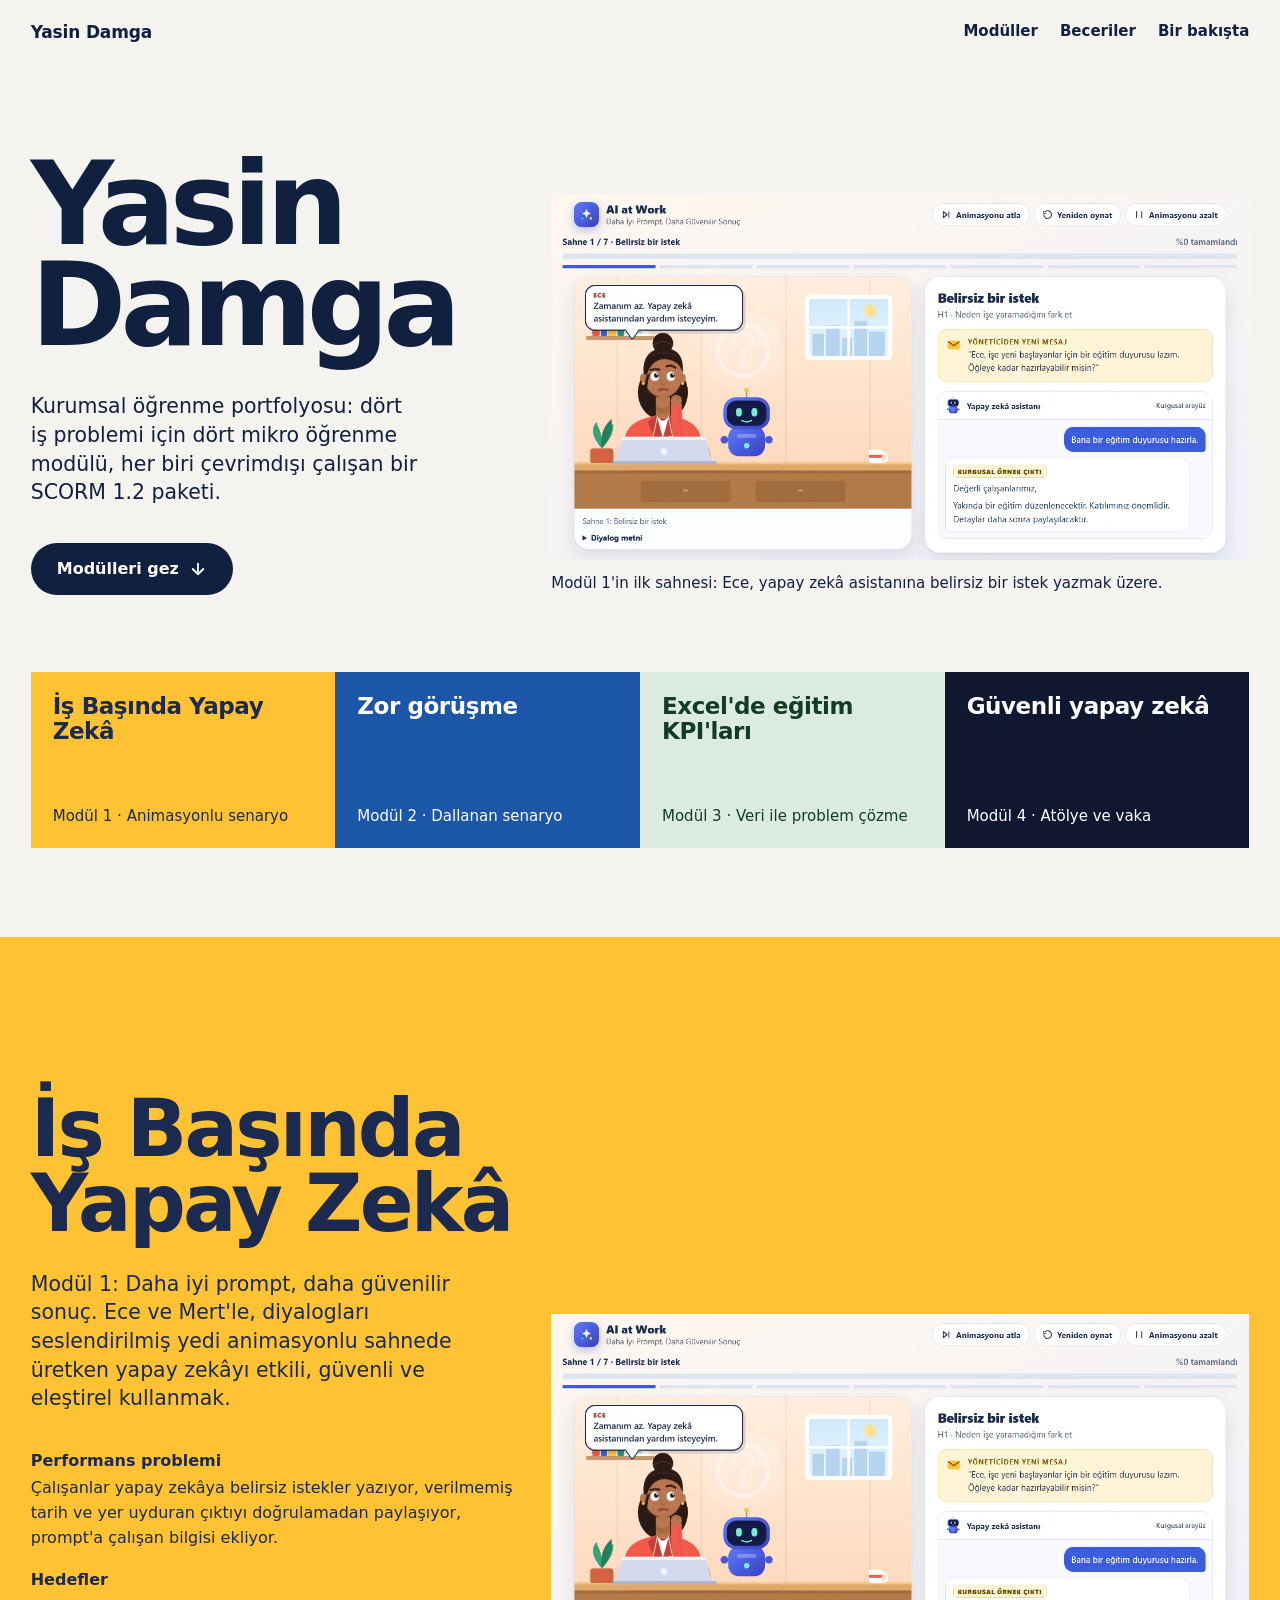
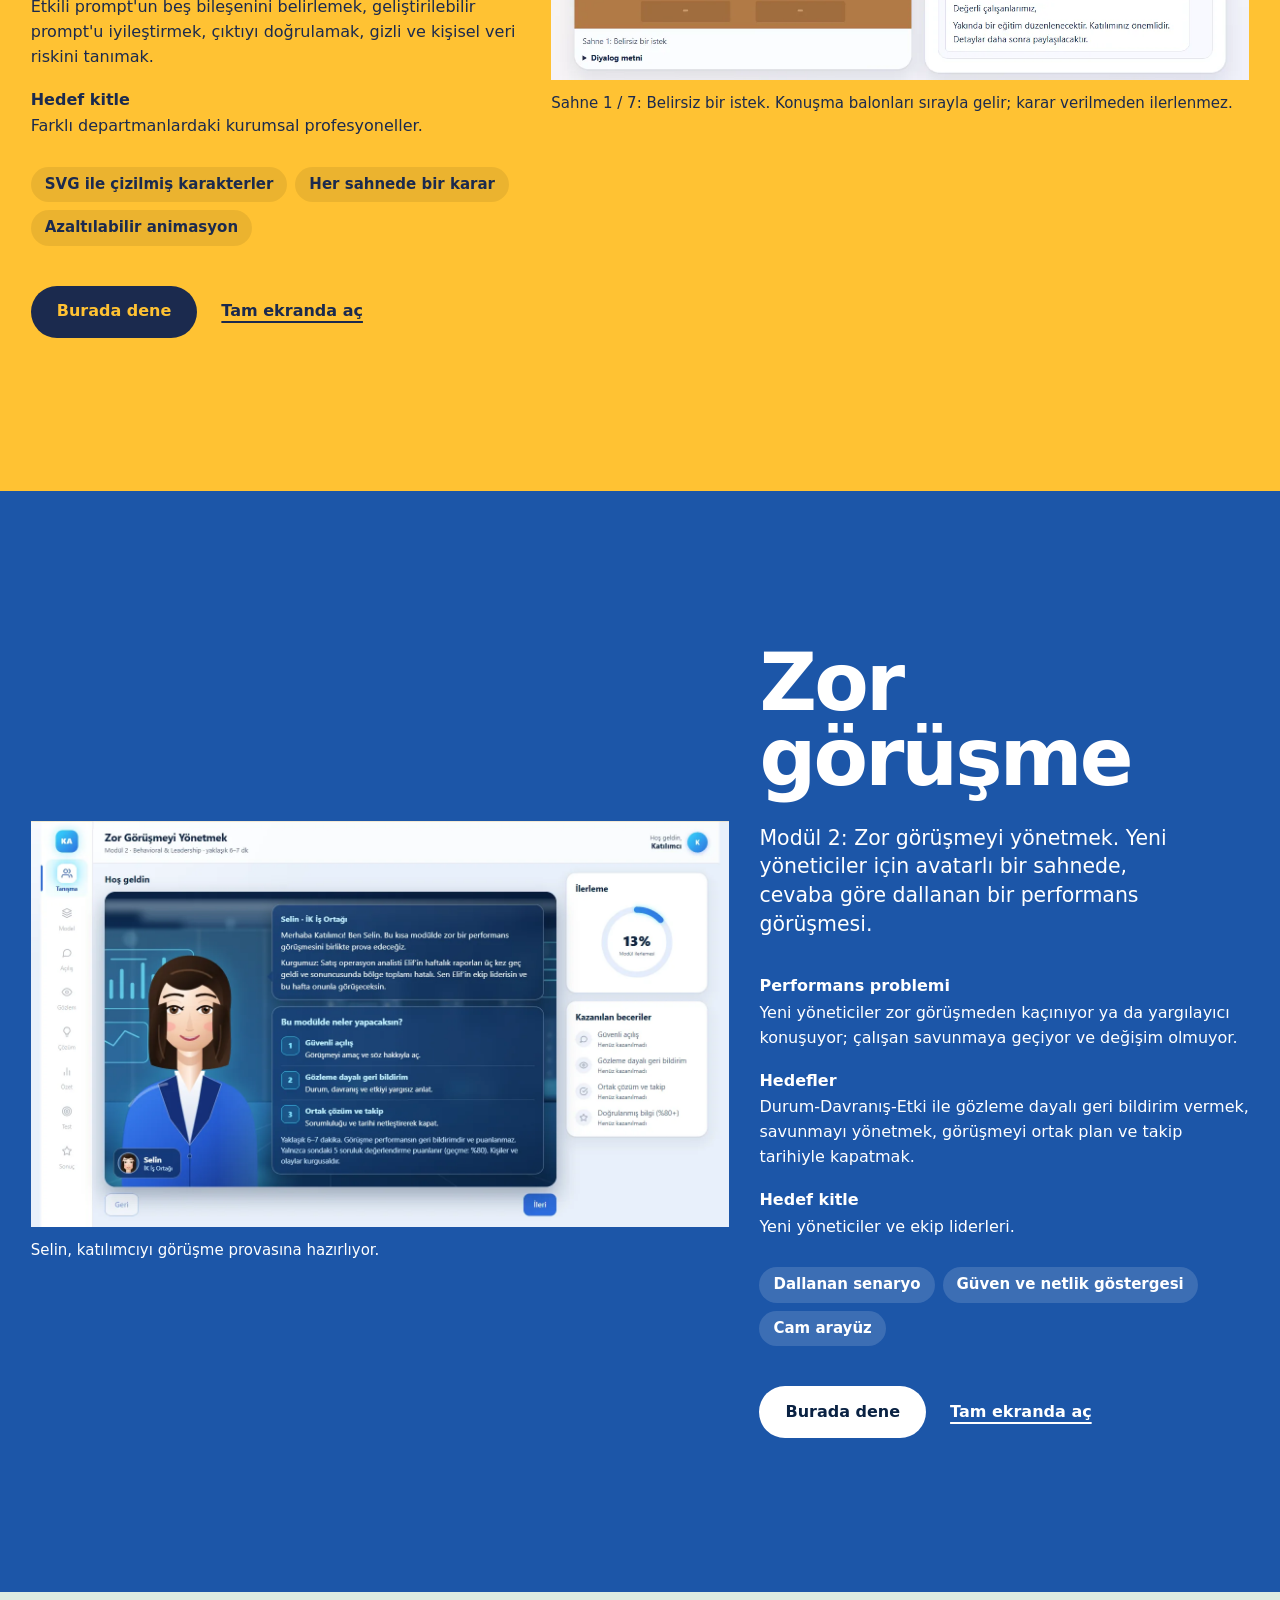
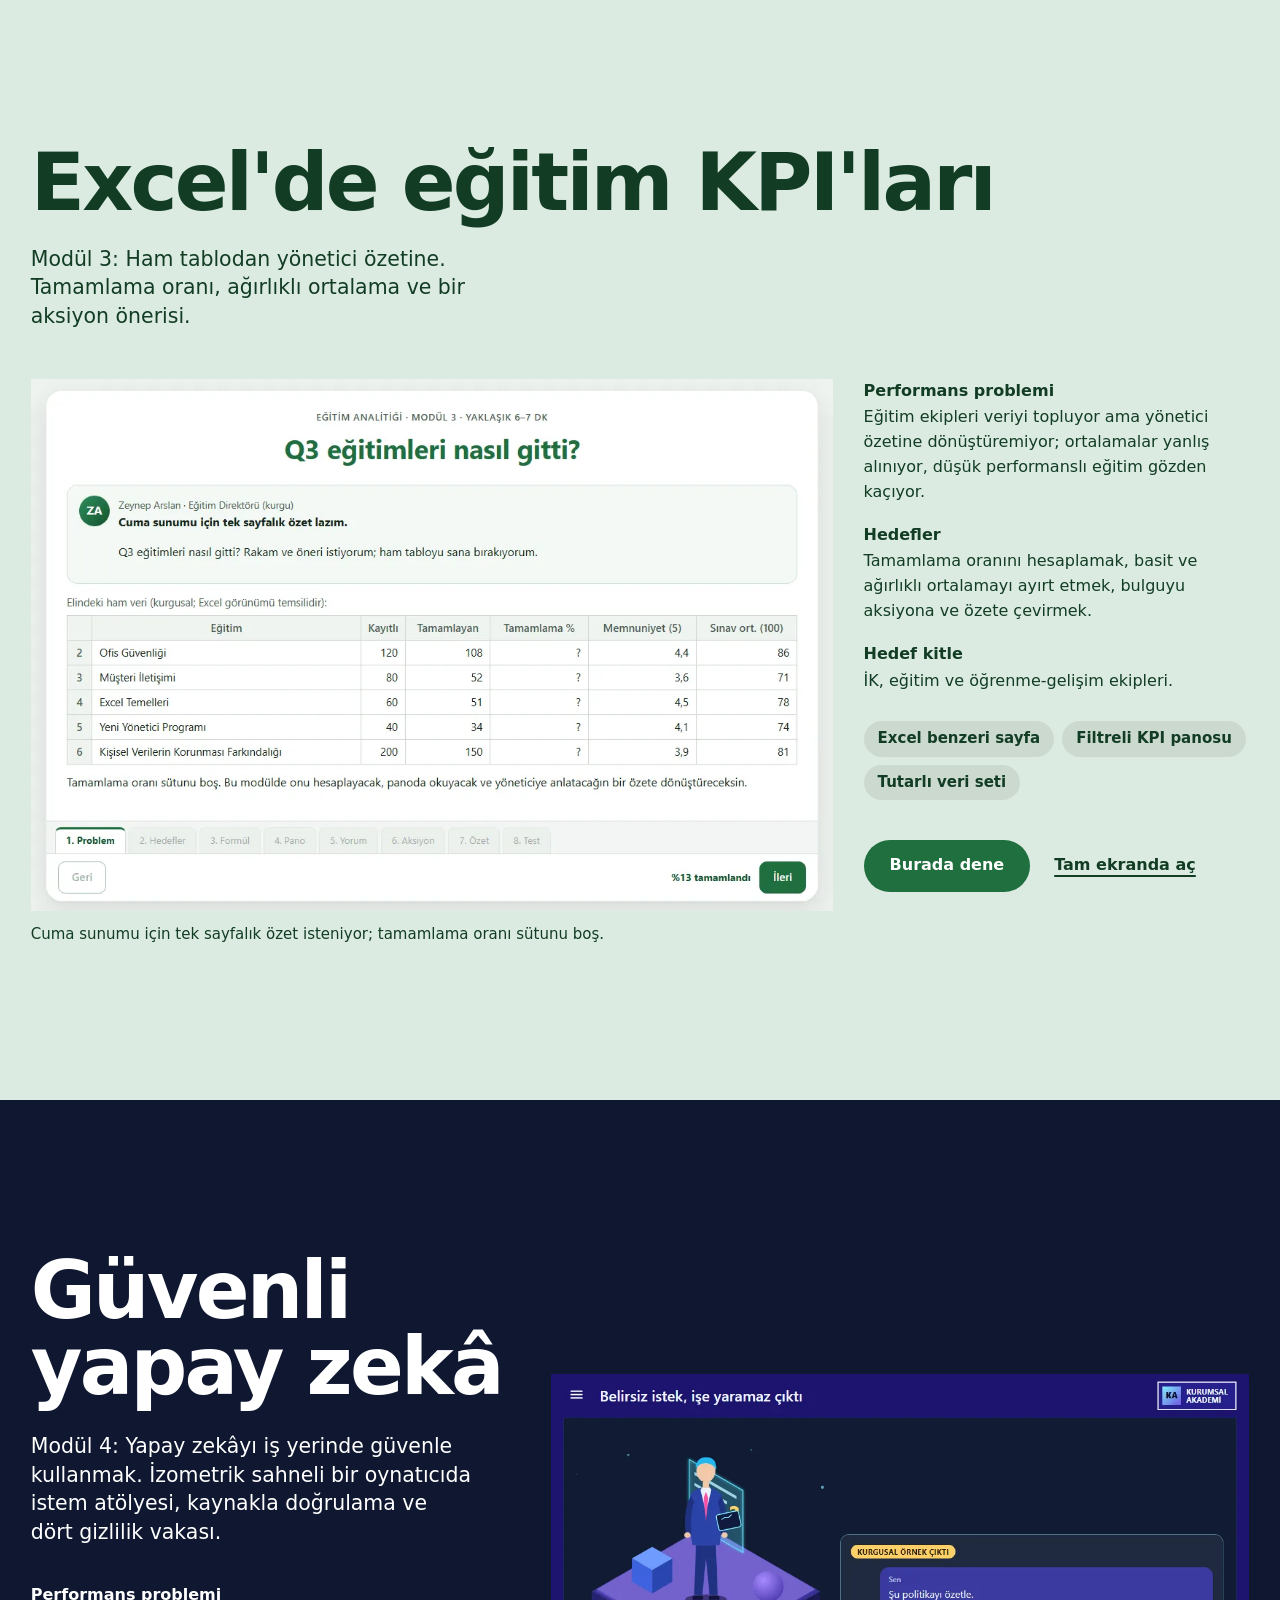
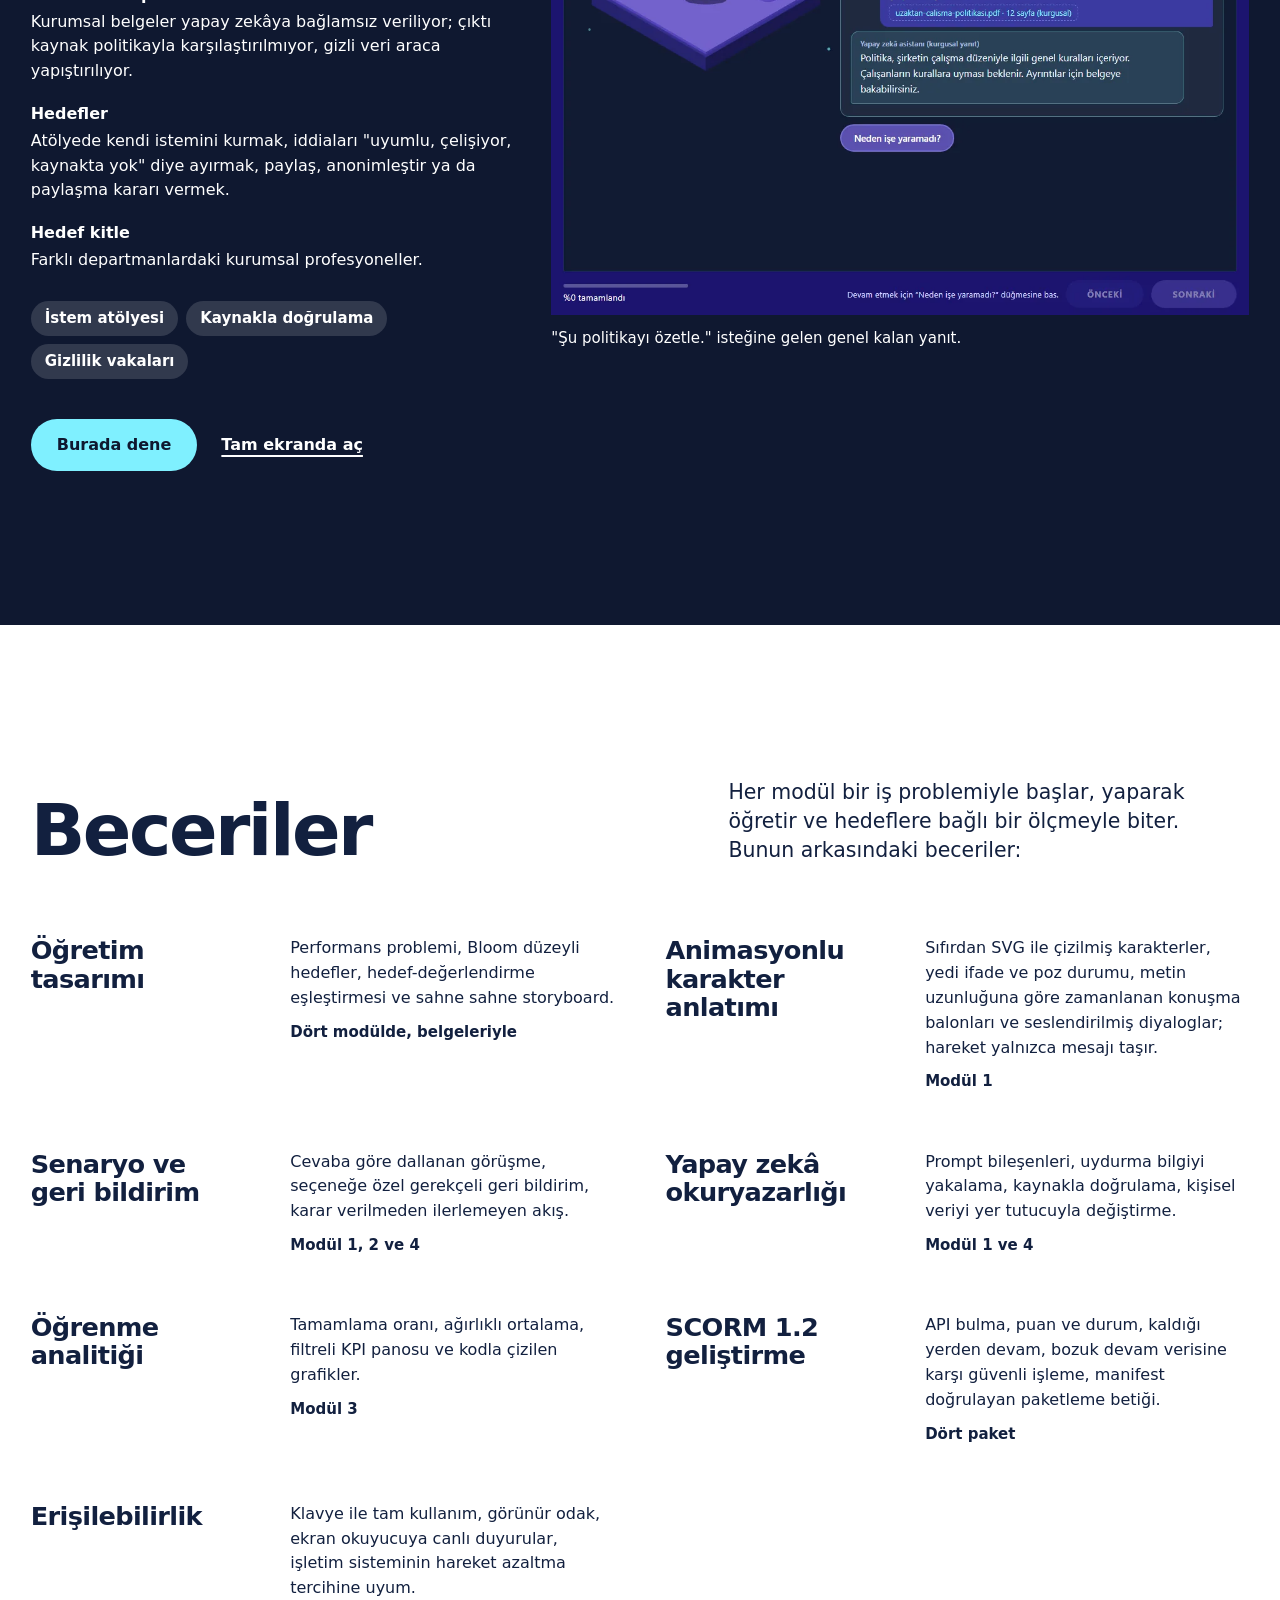
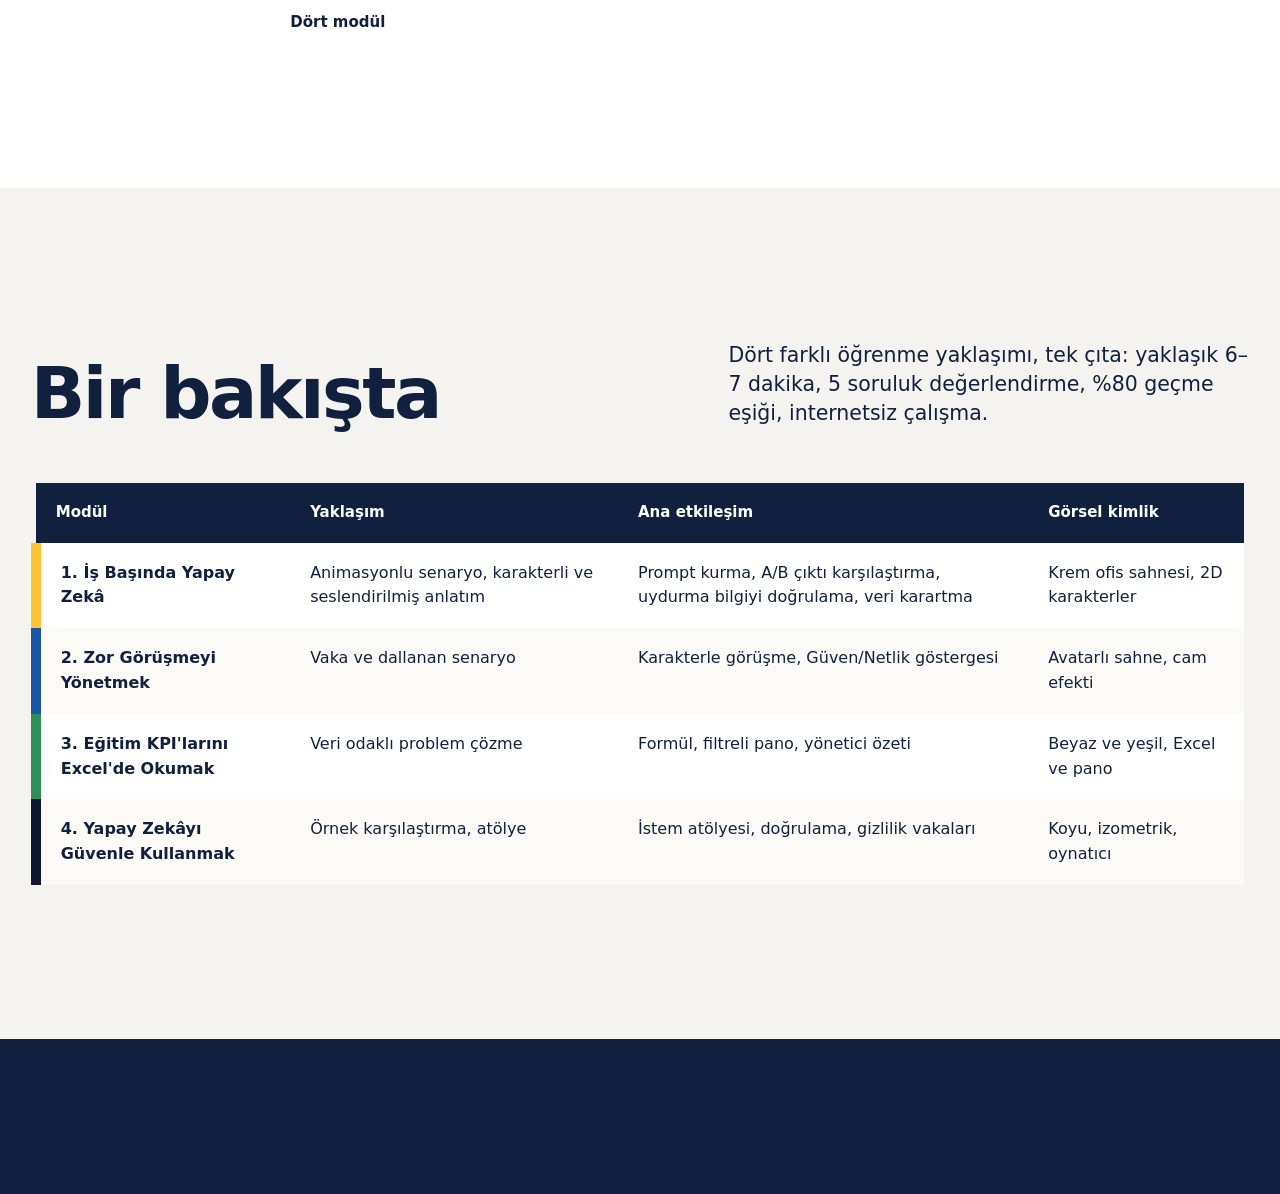
==== commit 19f6fec4: "Anasayfa: Modül 1 diyaloglarının seslendirildiğini belirt Co-Authored-By: Claude Opus 5.5 <noreply@a" ====
--- a/kurumsal-akademi/index.html
+++ b/kurumsal-akademi/index.html
@@ -217,7 +217,7 @@
         <div class="izgara">
           <div class="metin-sol">
             <h2 id="m1-baslik" class="belir">İş Başında Yapay Zekâ</h2>
-            <p class="ozet belir" style="--sira:1">Modül 1: Daha iyi prompt, daha güvenilir sonuç. Ece ve Mert'le yedi animasyonlu sahnede üretken yapay zekâyı etkili, güvenli ve eleştirel kullanmak.</p>
+            <p class="ozet belir" style="--sira:1">Modül 1: Daha iyi prompt, daha güvenilir sonuç. Ece ve Mert'le, diyalogları seslendirilmiş yedi animasyonlu sahnede üretken yapay zekâyı etkili, güvenli ve eleştirel kullanmak.</p>
             <dl class="belir" style="--sira:2">
               <div><dt>Performans problemi</dt><dd>Çalışanlar yapay zekâya belirsiz istekler yazıyor, verilmemiş tarih ve yer uyduran çıktıyı doğrulamadan paylaşıyor, prompt'a çalışan bilgisi ekliyor.</dd></div>
               <div><dt>Hedefler</dt><dd>Etkili prompt'un beş bileşenini belirlemek, geliştirilebilir prompt'u iyileştirmek, çıktıyı doğrulamak, gizli ve kişisel veri riskini tanımak.</dd></div>
@@ -322,7 +322,7 @@
           </div>
           <ul class="beceri-liste">
             <li class="belir"><h3>Öğretim tasarımı</h3><p>Performans problemi, Bloom düzeyli hedefler, hedef-değerlendirme eşleştirmesi ve sahne sahne storyboard. <span class="nerede">Dört modülde, belgeleriyle</span></p></li>
-            <li class="belir"><h3>Animasyonlu karakter anlatımı</h3><p>Sıfırdan SVG ile çizilmiş karakterler, yedi ifade ve poz durumu, metin uzunluğuna göre zamanlanan konuşma balonları; hareket yalnızca mesajı taşır. <span class="nerede">Modül 1</span></p></li>
+            <li class="belir"><h3>Animasyonlu karakter anlatımı</h3><p>Sıfırdan SVG ile çizilmiş karakterler, yedi ifade ve poz durumu, metin uzunluğuna göre zamanlanan konuşma balonları ve seslendirilmiş diyaloglar; hareket yalnızca mesajı taşır. <span class="nerede">Modül 1</span></p></li>
             <li class="belir"><h3>Senaryo ve geri bildirim</h3><p>Cevaba göre dallanan görüşme, seçeneğe özel gerekçeli geri bildirim, karar verilmeden ilerlemeyen akış. <span class="nerede">Modül 1, 2 ve 4</span></p></li>
             <li class="belir"><h3>Yapay zekâ okuryazarlığı</h3><p>Prompt bileşenleri, uydurma bilgiyi yakalama, kaynakla doğrulama, kişisel veriyi yer tutucuyla değiştirme. <span class="nerede">Modül 1 ve 4</span></p></li>
             <li class="belir"><h3>Öğrenme analitiği</h3><p>Tamamlama oranı, ağırlıklı ortalama, filtreli KPI panosu ve kodla çizilen grafikler. <span class="nerede">Modül 3</span></p></li>
@@ -342,7 +342,7 @@
           <table>
             <thead><tr><th scope="col">Modül</th><th scope="col">Yaklaşım</th><th scope="col">Ana etkileşim</th><th scope="col">Görsel kimlik</th></tr></thead>
             <tbody>
-              <tr style="--satir: var(--m1-zemin)"><th scope="row">1. İş Başında Yapay Zekâ</th><td>Animasyonlu senaryo, karakterli anlatım</td><td>Prompt kurma, A/B çıktı karşılaştırma, uydurma bilgiyi doğrulama, veri karartma</td><td>Krem ofis sahnesi, 2D karakterler</td></tr>
+              <tr style="--satir: var(--m1-zemin)"><th scope="row">1. İş Başında Yapay Zekâ</th><td>Animasyonlu senaryo, karakterli ve seslendirilmiş anlatım</td><td>Prompt kurma, A/B çıktı karşılaştırma, uydurma bilgiyi doğrulama, veri karartma</td><td>Krem ofis sahnesi, 2D karakterler</td></tr>
               <tr style="--satir: var(--m2-zemin)"><th scope="row">2. Zor Görüşmeyi Yönetmek</th><td>Vaka ve dallanan senaryo</td><td>Karakterle görüşme, Güven/Netlik göstergesi</td><td>Avatarlı sahne, cam efekti</td></tr>
               <tr style="--satir: #2f8f5b"><th scope="row">3. Eğitim KPI'larını Excel'de Okumak</th><td>Veri odaklı problem çözme</td><td>Formül, filtreli pano, yönetici özeti</td><td>Beyaz ve yeşil, Excel ve pano</td></tr>
               <tr style="--satir: var(--m4-zemin)"><th scope="row">4. Yapay Zekâyı Güvenle Kullanmak</th><td>Örnek karşılaştırma, atölye</td><td>İstem atölyesi, doğrulama, gizlilik vakaları</td><td>Koyu, izometrik, oynatıcı</td></tr>
